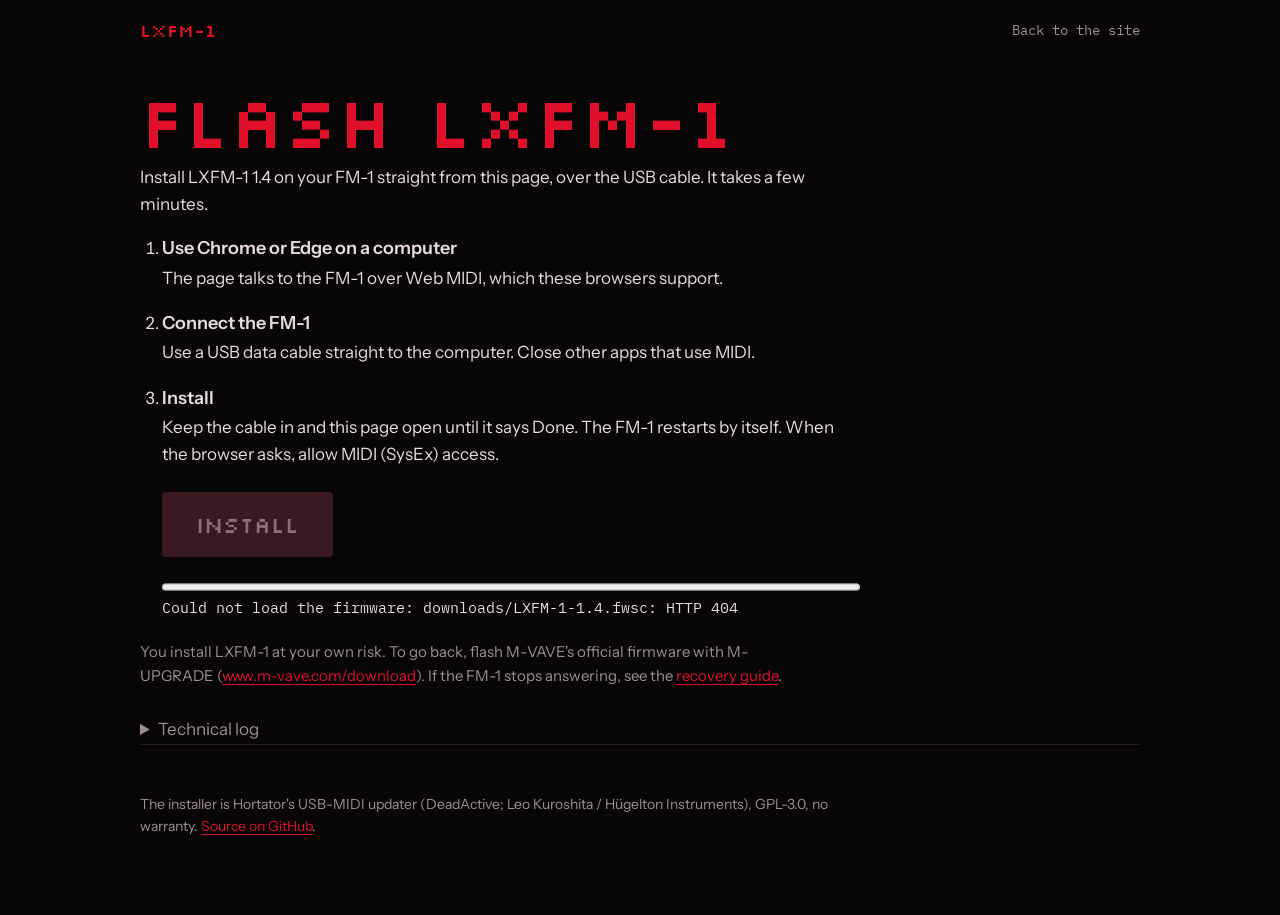
==== flash.html @ f59ddc52 "Create flash.html" ====
<!DOCTYPE html>
<html lang="en">
<head>
<meta charset="utf-8">
<meta name="viewport" content="width=device-width, initial-scale=1">
<title>Flash LXFM-1</title>
<link rel="preconnect" href="https://fonts.googleapis.com">
<link rel="preconnect" href="https://fonts.gstatic.com" crossorigin>
<link href="https://fonts.googleapis.com/css2?family=Silkscreen&family=IBM+Plex+Mono:wght@400;500&family=Instrument+Sans:wght@400;500;600&display=swap" rel="stylesheet">
<link rel="stylesheet" href="style.css">
<style>
  .flash { max-width: 720px; }
  .flash ol { padding-left: 22px; }
  .flash li { margin-bottom: 18px; }
  .flash li h3 { font: 600 18px/1.3 var(--body); margin: 0 0 4px; }
  #go { font: 22px var(--display); padding: 18px 34px; background: var(--red); color: #fff; border: 0; border-radius: 4px;
    cursor: pointer; margin: 10px 0 14px; }
  #go:disabled { background: #3a1a1e; color: #8a7070; cursor: default; }
  #go:not(:disabled):hover { filter: brightness(1.15); }
  progress { width: 100%; height: 14px; accent-color: var(--red); }
  #status { font: 15px var(--mono); color: var(--text); min-height: 1.6em; }
  .risk { color: var(--muted); font-size: 15px; }
  details { margin-top: 28px; color: var(--muted); }
  pre { background: #000; border: 1px solid var(--line); padding: 12px; font: 12px/1.5 var(--mono); color: var(--red);
    max-height: 260px; overflow: auto; white-space: pre-wrap; }
</style>
</head>
<body>
<div class="wrap">
  <header class="top">
    <a class="brand" href="./">LXFM-1</a>
    <nav aria-label="Sections"><a href="./">Back to the site</a></nav>
  </header>
  <main class="flash">
    <h1 style="font: clamp(40px, 9vw, 72px)/1 var(--display); color: var(--red); margin: 24px 0 8px;">Flash LXFM-1</h1>
    <p>Install LXFM-1 1.4 on your FM-1 straight from this page, over the USB cable. It takes a few minutes.</p>
    <ol>
      <li><h3>Use Chrome or Edge on a computer</h3><p>The page talks to the FM-1 over Web MIDI, which these browsers support.</p></li>
      <li><h3>Connect the FM-1</h3><p>Use a USB data cable straight to the computer. Close other apps that use MIDI.</p></li>
      <li><h3>Install</h3>
        <p>Keep the cable in and this page open until it says Done. The FM-1 restarts by itself. When the browser asks, allow MIDI (SysEx) access.</p>
        <button id="go" disabled>Install</button>
        <progress id="bar" max="100" value="0"></progress>
        <p id="status" role="status">Loading the firmware…</p>
      </li>
    </ol>
    <p class="risk">You install LXFM-1 at your own risk. To go back, flash M-VAVE's official firmware with M-UPGRADE (<a href="https://www.m-vave.com/download">www.m-vave.com/download</a>). If the FM-1 stops answering, see the <a href="https://github.com/DeadActive/hortator/blob/main/docs/RECOVERY.md">recovery guide</a>.</p>
    <details>
      <summary>Technical log</summary>
      <pre id="log"></pre>
    </details>
  </main>
  <footer>
    <p>The installer is Hortator's USB-MIDI updater (DeadActive; Leo Kuroshita / Hügelton Instruments), GPL-3.0, no warranty.
      <a href="https://github.com/Narti-Live/lxfm-1">Source on GitHub</a>.</p>
  </footer>
</div>
<script type="module" src="flash.js"></script>
</body>
</html>
---- style.css ----
:root {
  /* one visual world: the FM-1's red-on-black screen. Layout: a hardware strip as the hero, then a spec sheet */
  --bg: #070505;
  --panel: #120c0c;
  --line: #2a1a1a;
  --red: #e0102a;
  --red-dim: #5a0d16;
  --text: #e9dcdc;
  --muted: #a08e8e;
  --display: "Silkscreen", "Courier New", monospace;
  --mono: "IBM Plex Mono", ui-monospace, Menlo, monospace;
  --body: "Instrument Sans", system-ui, -apple-system, "Segoe UI", sans-serif;
  color-scheme: dark;
}
* { box-sizing: border-box; }
html, body { margin: 0; }
body { background: var(--bg); color: var(--text); font: 17px/1.6 var(--body); }
a { color: var(--red); text-underline-offset: 3px; }
a:focus-visible, button:focus-visible { outline: 2px solid var(--red); outline-offset: 3px; }
.wrap { max-width: 1040px; margin: 0 auto; padding: 0 20px; }
h1, h2, h3 { text-wrap: balance; font-weight: 400; }
h2 { font: 26px/1.2 var(--display); color: var(--red); margin: 0 0 18px; letter-spacing: 0.02em; }
h3 { font: 600 18px/1.3 var(--body); margin: 0 0 6px; }
p { max-width: 65ch; margin: 0 0 14px; }
.mono { font-family: var(--mono); }
section { padding: 64px 0; border-top: 1px solid var(--line); }

/* top bar */
.top { display: flex; justify-content: space-between; align-items: center; gap: 16px; padding: 18px 0; flex-wrap: wrap; }
.brand { font: 18px var(--display); color: var(--red); text-decoration: none; }
.top nav { display: flex; gap: 18px; flex-wrap: wrap; font: 14px var(--mono); }
.top nav a { color: var(--muted); text-decoration: none; }
.top nav a:hover { color: var(--text); }

/* hero */
.hero { padding: 40px 0 56px; }
.hero h1 { font: clamp(56px, 13vw, 132px)/0.9 var(--display); color: var(--red); margin: 0; letter-spacing: -0.01em;
  text-shadow: 0 0 24px rgba(224, 16, 42, 0.35); }
.hero .sub { font: 500 clamp(19px, 2.6vw, 24px)/1.35 var(--body); margin: 18px 0 8px; max-width: 34ch; }
.hero .by { color: var(--muted); margin: 0 0 28px; }
.cta { display: flex; gap: 12px; flex-wrap: wrap; }
.btn { display: inline-flex; align-items: center; gap: 8px; padding: 12px 18px; border: 1px solid var(--red);
  color: var(--text); text-decoration: none; font: 500 15px var(--mono); border-radius: 2px; }
.btn.primary { background: var(--red); color: #fff; }
.btn:hover { filter: brightness(1.15); }

/* the hardware strip */
.machine { margin-top: 40px; background: var(--panel); border: 1px solid var(--line); border-radius: 6px; padding: 18px; }
.lcd { background: #000; border: 1px solid #1d0f0f; padding: 14px 16px; font: 15px/1.5 var(--mono); color: var(--red);
  display: flex; justify-content: space-between; flex-wrap: wrap; gap: 8px; margin-bottom: 16px; }
.lcd b { font-family: var(--display); font-weight: 400; }
.rows { display: grid; gap: 6px; overflow-x: auto; }
.row { display: grid; grid-template-columns: 64px repeat(16, minmax(14px, 1fr)); gap: 4px; align-items: center; min-width: 420px; }
.row .nm { font: 11px var(--mono); color: var(--muted); }
.row.sel .nm { color: var(--red); }
.cell { height: 16px; border-radius: 2px; background: #1a1010; }
.cell.on { background: var(--red-dim); }
.cell.on.hit { background: var(--red); box-shadow: 0 0 10px rgba(224, 16, 42, 0.6); }
.cell.ph { outline: 1px solid #4a2a2a; }
.legend { margin-top: 12px; font: 12px var(--mono); color: var(--muted); }

/* 3D stage */
.stage { position: relative; height: clamp(300px, 46vw, 460px); border-radius: 4px; overflow: hidden;
  background: radial-gradient(120% 90% at 50% 10%, #1c0709 0%, #070505 70%); touch-action: pan-y; cursor: grab; }
.stage canvas { position: absolute; inset: 0; width: 100%; height: 100%; display: block; }
.stage .rows { position: absolute; inset: 0; padding: 18px; display: none; align-content: center; }
.stage.flat { height: auto; cursor: default; }
.stage.flat .rows { position: static; display: grid; }
.stage.flat canvas { display: none; }
/* cards tilt in 3D */
.tilt { transition: transform 0.25s ease, border-color 0.25s ease; transform-style: preserve-3d; will-change: transform; }
.tilt:hover { border-left-color: #ff3048; }
.hero h1 { background: linear-gradient(180deg, #ff4a5c 0%, var(--red) 55%, #8c0a19 100%); -webkit-background-clip: text;
  background-clip: text; color: transparent; }
@media (prefers-reduced-motion: reduce) { .tilt { transition: none; } }

/* grids */
.cols { display: grid; grid-template-columns: repeat(auto-fit, minmax(260px, 1fr)); gap: 28px; }
.card { border-left: 2px solid var(--red); padding-left: 16px; }
.card p { color: var(--muted); font-size: 16px; }
table { width: 100%; border-collapse: collapse; font-size: 15px; }
th, td { text-align: left; padding: 10px 12px 10px 0; border-bottom: 1px solid var(--line); vertical-align: top; }
th { font: 500 12px var(--mono); color: var(--muted); text-transform: uppercase; letter-spacing: 0.06em; }
td:first-child { font-family: var(--mono); color: var(--red); white-space: nowrap; }
.scroll { overflow-x: auto; }
.keys { display: grid; grid-template-columns: repeat(11, minmax(48px, 1fr)); gap: 6px; min-width: 560px; margin: 8px 0 18px; }
.key { background: #000; border: 1px solid var(--line); padding: 10px 6px; text-align: center; font: 11px/1.3 var(--mono); color: var(--muted); }
.key b { display: block; color: var(--red); font: 12px var(--display); font-weight: 400; margin-bottom: 4px; }
ol.steps { padding-left: 22px; max-width: 65ch; }
ol.steps li { margin-bottom: 10px; }
.note { border: 1px solid var(--line); background: var(--panel); padding: 14px 16px; font-size: 15px; color: var(--muted); max-width: 70ch; }
.midi { font-variant-numeric: tabular-nums; }
.follow { display: grid; grid-template-columns: repeat(auto-fit, minmax(220px, 1fr)); gap: 14px; margin: 22px 0 0; max-width: 960px; }
.big { display: flex; align-items: center; gap: 16px; padding: 18px 22px; border: 2px solid var(--red); border-radius: 4px;
  color: var(--text); text-decoration: none; background: #0d0707; transition: background 0.15s; }
.big:hover { background: var(--red); color: #fff; }
.big svg { width: 40px; height: 40px; flex: none; fill: none; stroke: currentColor; stroke-width: 1.8; }
.big svg .dot { fill: currentColor; stroke: none; }
.big span { display: flex; flex-direction: column; font: 15px var(--mono); line-height: 1.3; }
.big b { font: 22px var(--display); font-weight: 400; color: var(--red); }
.big:hover b { color: #fff; }
footer .follow { margin: 14px 0 26px; }
footer { padding: 48px 0 64px; border-top: 1px solid var(--line); color: var(--muted); font-size: 14px; }
footer .social { display: flex; gap: 18px; margin: 10px 0 22px; flex-wrap: wrap; font: 15px var(--mono); }
footer p { max-width: 80ch; }
@media (max-width: 420px) { body { font-size: 16px; } section { padding: 48px 0; } }
@media (prefers-reduced-motion: reduce) { .cell.on.hit { box-shadow: none; } }
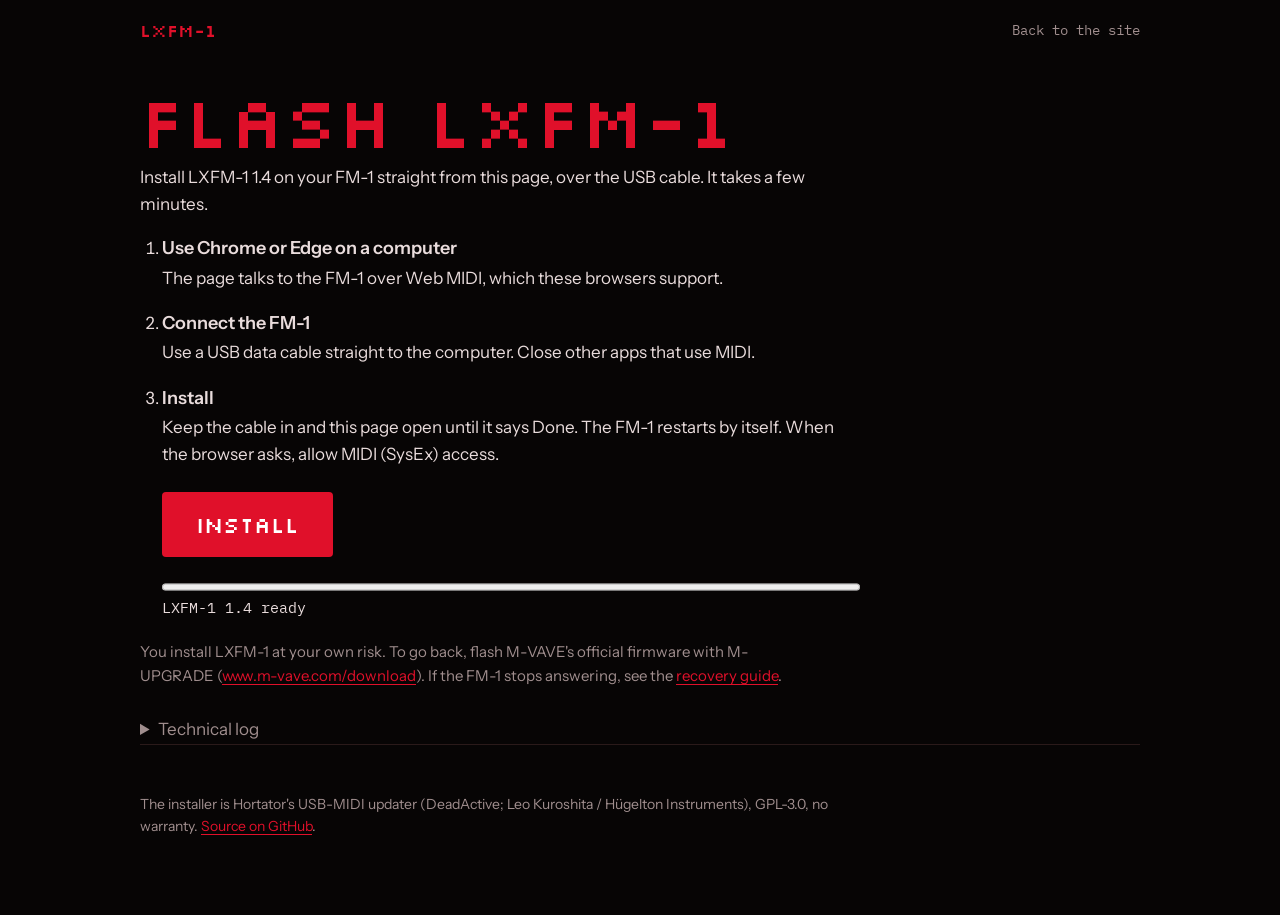
==== commit 9fac1207: "Update flash.html" ====
--- a/flash.html
+++ b/flash.html
@@ -56,5 +56,6 @@
   </footer>
 </div>
 <script type="module" src="flash.js"></script>
+<script src="counter.js"></script>
 </body>
 </html>
